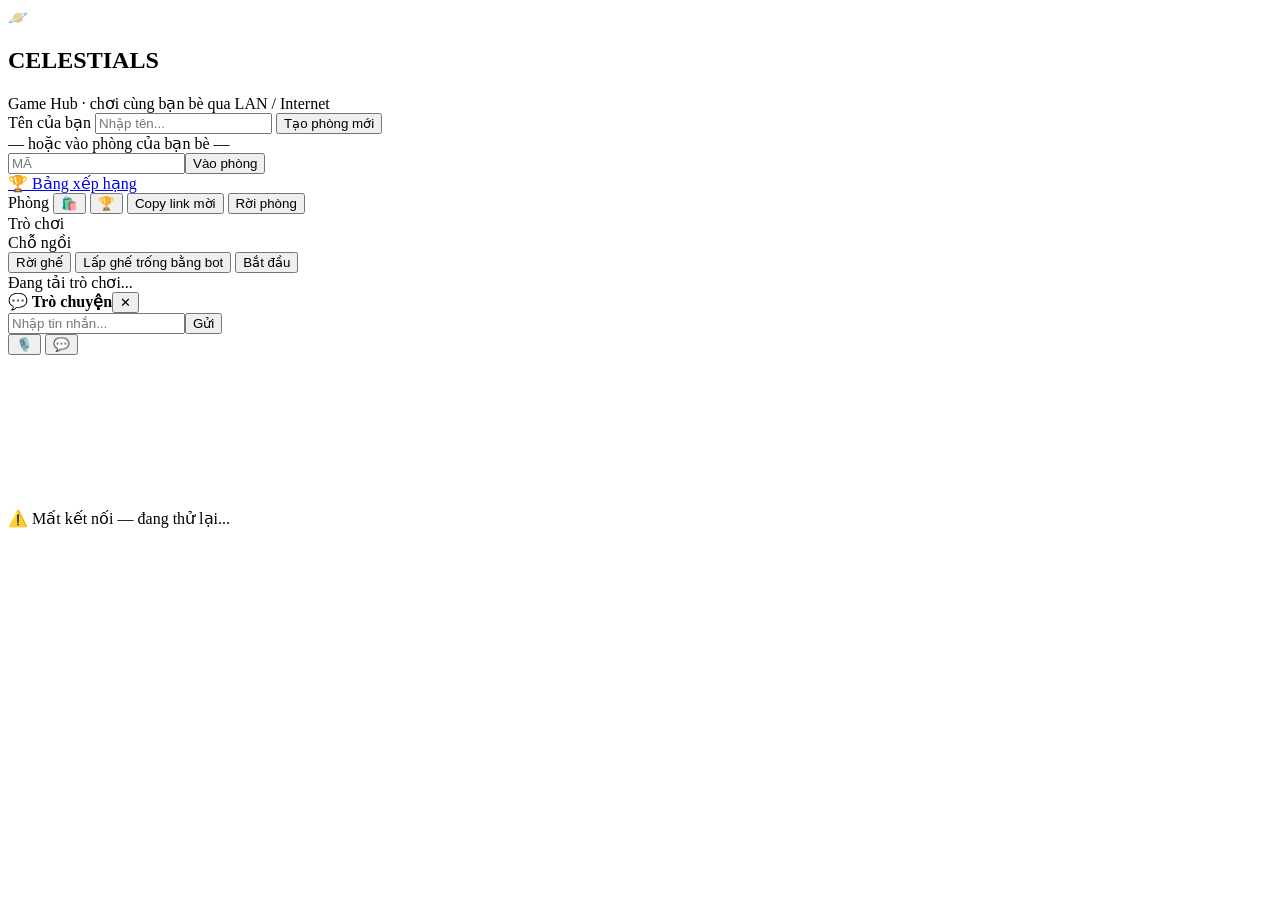
==== public/index.html @ b0e158ed "Theme: Christmas decoration layer for hub & games, docs in English A light seasonal layer over the "" ====
<!DOCTYPE html>
<html lang="vi">
<head>
<meta charset="utf-8">
<meta name="viewport" content="width=device-width, initial-scale=1">
<title>Celestials Game Hub — chơi game cùng bạn bè</title>
<link rel="icon" href="data:image/svg+xml,<svg xmlns='http://www.w3.org/2000/svg' viewBox='0 0 100 100'><text y='.9em' font-size='90'>🪐</text></svg>">
<link rel="stylesheet" href="/hub.css">
<link rel="stylesheet" href="/shop.css">
<link rel="stylesheet" href="/xmas.css">
</head>
<body>
<!-- ============ MÀN HÌNH CHÍNH ============ -->
<section id="scr-home" class="screen">
  <div class="home card">
    <div class="logo">🪐</div>
    <h1 class="title">CELESTIALS</h1>
    <div class="subtitle">Game Hub · chơi cùng bạn bè qua LAN / Internet</div>
    <div id="showcase" class="showcase"></div>
    <div id="acct" class="acct hidden"></div>
    <label id="lab-name">Tên của bạn <input id="in-name" maxlength="16" placeholder="Nhập tên..." autocomplete="off"></label>
    <button id="btn-create" class="gold big">Tạo phòng mới</button>
    <div class="or">— hoặc vào phòng của bạn bè —</div>
    <div class="row"><input id="in-code" maxlength="4" placeholder="MÃ" autocomplete="off"><button id="btn-join">Vào phòng</button></div>
    <a class="small rank-link" href="/report" target="_blank">🏆 Bảng xếp hạng</a>
  </div>
</section>

<!-- ============ PHÒNG CHỜ ============ -->
<section id="scr-room" class="screen hidden">
  <div class="room card">
    <div class="room-top">
      <span>Phòng</span><span id="room-code" class="code"></span>
      <span class="grow"></span>
      <button id="btn-shop" class="gold lk-shopbtn hidden">🛍️</button>
      <button id="btn-rank" class="ghost" title="Bảng xếp hạng (mở tab mới)">🏆</button>
      <button id="btn-copy" class="ghost">Copy link mời</button>
      <button id="btn-leave" class="ghost">Rời phòng</button>
    </div>
    <div id="room-links" class="links small muted"></div>
    <div class="section-title">Trò chơi</div>
    <div id="game-cur" class="gcur"></div>
    <div class="section-title">Chỗ ngồi</div>
    <div id="seats" class="seats"></div>
    <div id="room-opts" class="opts"></div>
    <div id="room-members" class="small muted"></div>
    <div class="room-actions">
      <span id="room-wait" class="muted grow"></span>
      <button id="btn-unsit" class="ghost">Rời ghế</button>
      <button id="btn-bots" class="ghost">Lấp ghế trống bằng bot</button>
      <button id="btn-start" class="gold big">Bắt đầu</button>
    </div>
  </div>
</section>

<!-- ============ GAME (game tự vẽ giao diện vào đây) ============ -->
<section id="scr-game" class="hidden"><div id="game-root"></div></section>
<section id="scr-loading" class="screen hidden"><div id="loading">Đang tải trò chơi...</div></section>

<!-- ============ CHAT + ĐÀM THOẠI (hiện khi đã vào phòng) ============ -->
<div id="chat" class="hidden">
  <div id="chat-peek"></div>
  <div id="chat-panel" class="card hidden">
    <div class="chat-head"><b>💬 Trò chuyện</b><span class="grow"></span><button id="chat-x" class="ghost" title="Đóng (Esc)">✕</button></div>
    <div id="voice-bar"></div>
    <div id="chat-log"></div>
    <form id="chat-form"><input id="chat-in" maxlength="200" placeholder="Nhập tin nhắn..." autocomplete="off"><button>Gửi</button></form>
  </div>
  <button id="voice-btn" class="ghost">🎙️</button>
  <button id="chat-btn" class="ghost" title="Trò chuyện (Enter)">💬<span id="chat-badge" class="hidden"></span></button>
</div>

<div id="voice-talk"></div>
<canvas id="fx"></canvas>
<div id="modal" class="hidden"></div>
<div id="toast"></div>
<div id="net" class="hidden">⚠️ Mất kết nối — đang thử lại...</div>

<script type="module" src="/hub.js"></script>
<script type="module" src="/xmas.js"></script>
</body>
</html>
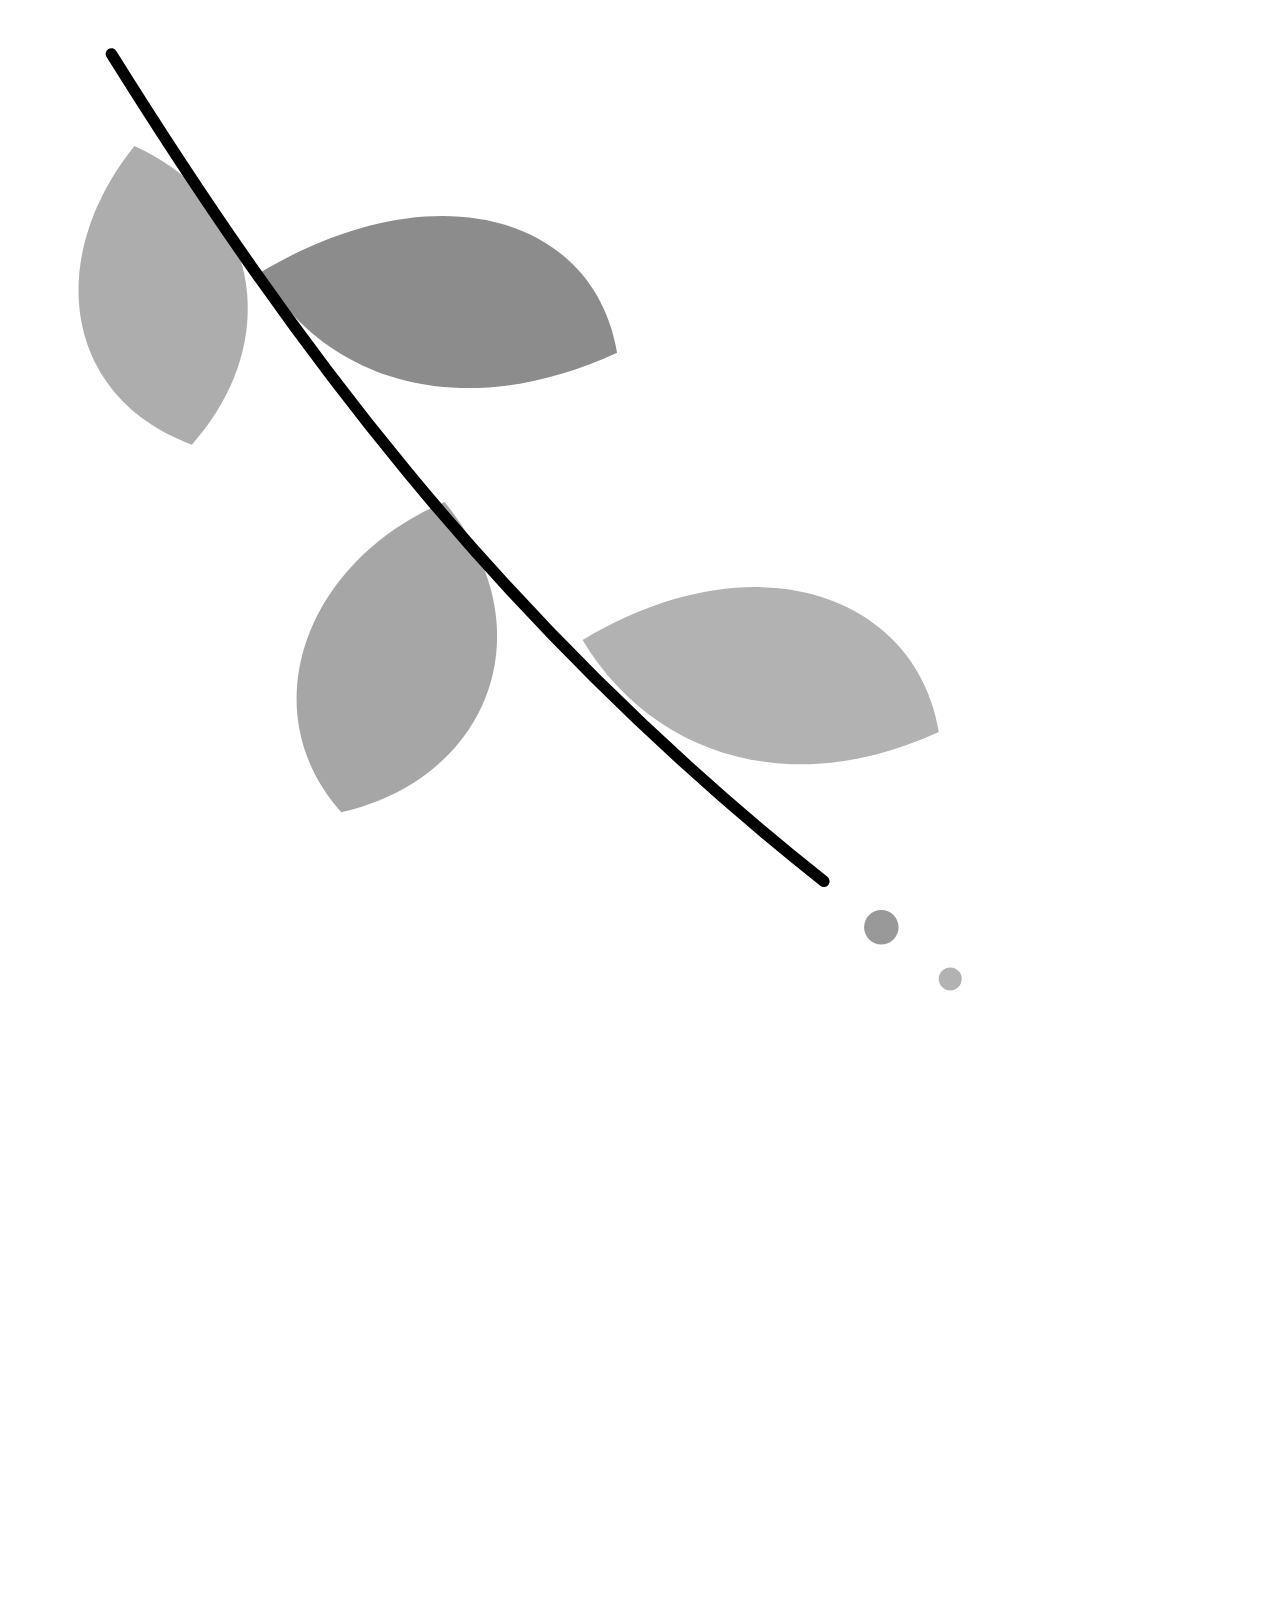
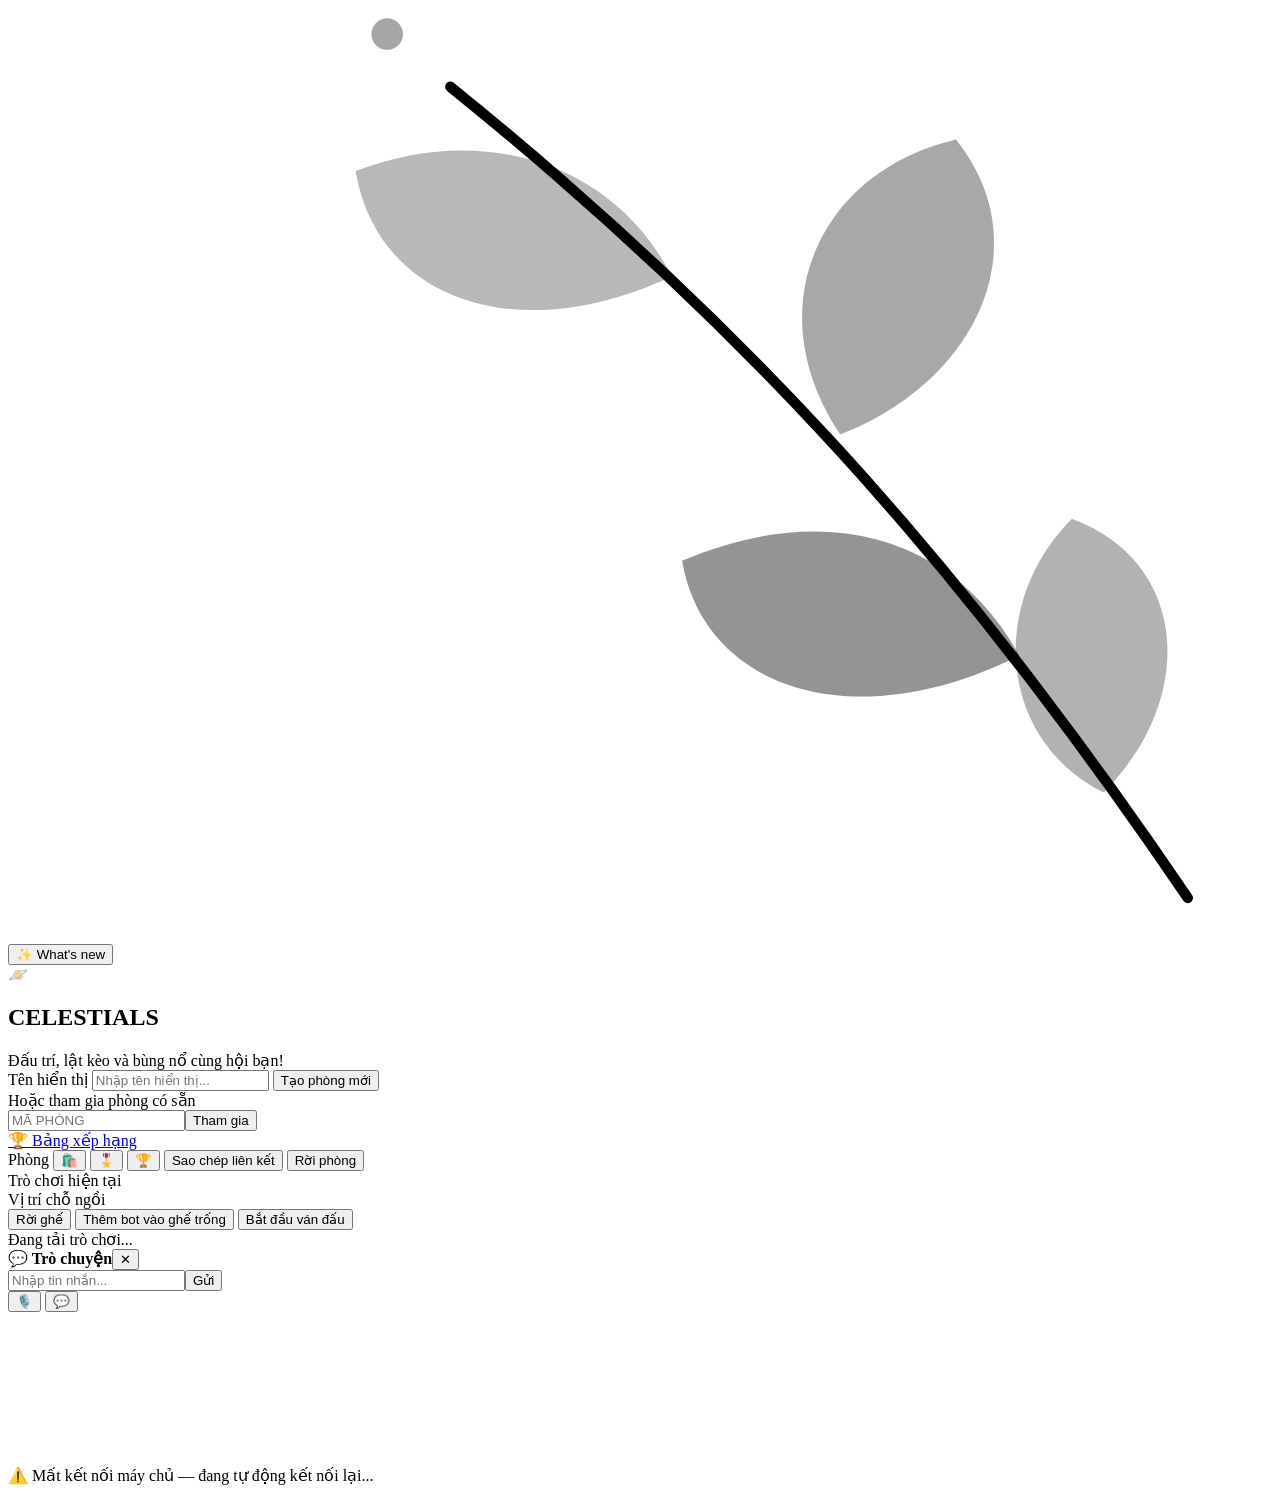
==== commit 240819a0: "Upgrade UI, add achievements/titles, rename card, and shop rebalance" ====
--- a/public/index.html
+++ b/public/index.html
@@ -3,26 +3,52 @@
 <head>
 <meta charset="utf-8">
 <meta name="viewport" content="width=device-width, initial-scale=1">
-<title>Celestials Game Hub — chơi game cùng bạn bè</title>
+<title>Celestials Game Hub</title>
 <link rel="icon" href="data:image/svg+xml,<svg xmlns='http://www.w3.org/2000/svg' viewBox='0 0 100 100'><text y='.9em' font-size='90'>🪐</text></svg>">
 <link rel="stylesheet" href="/hub.css">
 <link rel="stylesheet" href="/shop.css">
 <link rel="stylesheet" href="/xmas.css">
 </head>
 <body>
+<div class="hub-ambient" aria-hidden="true">
+  <div class="ambient-glow g1"></div>
+  <div class="ambient-glow g2"></div>
+  <div class="ambient-glow g3"></div>
+  <svg class="botanical b-tl" viewBox="0 0 220 220" fill="none" xmlns="http://www.w3.org/2000/svg">
+    <path d="M18 8C48 56 84 106 142 152" stroke="currentColor" stroke-width="2" stroke-linecap="round"/>
+    <path d="M44 46C74 28 102 36 106 60C80 72 56 66 44 46Z" fill="currentColor" opacity=".45"/>
+    <path d="M76 86C52 96 42 122 58 140C84 134 94 108 76 86Z" fill="currentColor" opacity=".35"/>
+    <path d="M100 110C130 92 158 102 162 126C136 138 112 130 100 110Z" fill="currentColor" opacity=".3"/>
+    <path d="M22 24C6 44 10 68 32 76C48 58 44 34 22 24Z" fill="currentColor" opacity=".32"/>
+    <circle cx="152" cy="160" r="3" fill="currentColor" opacity=".4"/>
+    <circle cx="164" cy="169" r="2" fill="currentColor" opacity=".3"/>
+  </svg>
+  <svg class="botanical b-br" viewBox="0 0 240 240" fill="none" xmlns="http://www.w3.org/2000/svg">
+    <path d="M224 232C186 176 146 128 84 78" stroke="currentColor" stroke-width="2" stroke-linecap="round"/>
+    <path d="M192 186C160 202 132 192 128 168C156 156 180 164 192 186Z" fill="currentColor" opacity=".42"/>
+    <path d="M158 144C184 134 196 108 180 88C154 94 142 120 158 144Z" fill="currentColor" opacity=".34"/>
+    <path d="M126 114C96 128 70 118 66 94C92 84 116 94 126 114Z" fill="currentColor" opacity=".28"/>
+    <path d="M208 212C226 194 224 168 202 160C186 176 188 202 208 212Z" fill="currentColor" opacity=".3"/>
+    <circle cx="72" cy="68" r="3" fill="currentColor" opacity=".35"/>
+  </svg>
+</div>
 <!-- ============ MÀN HÌNH CHÍNH ============ -->
 <section id="scr-home" class="screen">
   <div class="home card">
-    <div class="logo">🪐</div>
+    <div class="home-top">
+      <button id="btn-whatsnew" class="ghost home-pill" type="button" title="Xem các tính năng và cập nhật mới">✨ What's new</button>
+      <span class="grow"></span>
+    </div>
+    <div class="logo-wrap"><div class="logo">🪐</div></div>
     <h1 class="title">CELESTIALS</h1>
-    <div class="subtitle">Game Hub · chơi cùng bạn bè qua LAN / Internet</div>
+    <div class="subtitle">Đấu trí, lật kèo và bùng nổ cùng hội bạn!</div>
     <div id="showcase" class="showcase"></div>
     <div id="acct" class="acct hidden"></div>
-    <label id="lab-name">Tên của bạn <input id="in-name" maxlength="16" placeholder="Nhập tên..." autocomplete="off"></label>
+    <label id="lab-name">Tên hiển thị <input id="in-name" maxlength="16" placeholder="Nhập tên hiển thị..." autocomplete="off"></label>
     <button id="btn-create" class="gold big">Tạo phòng mới</button>
-    <div class="or">— hoặc vào phòng của bạn bè —</div>
-    <div class="row"><input id="in-code" maxlength="4" placeholder="MÃ" autocomplete="off"><button id="btn-join">Vào phòng</button></div>
-    <a class="small rank-link" href="/report" target="_blank">🏆 Bảng xếp hạng</a>
+    <div class="or"><span>Hoặc tham gia phòng có sẵn</span></div>
+    <div class="row"><input id="in-code" maxlength="4" placeholder="MÃ PHÒNG" autocomplete="off"><button id="btn-join">Tham gia</button></div>
+    <div class="home-foot"><a class="small rank-link" href="/report" target="_blank">🏆 Bảng xếp hạng</a></div>
   </div>
 </section>
 
@@ -33,22 +59,23 @@
       <span>Phòng</span><span id="room-code" class="code"></span>
       <span class="grow"></span>
       <button id="btn-shop" class="gold lk-shopbtn hidden">🛍️</button>
+      <button id="btn-ach" class="ghost hidden" title="Thành tựu & Danh hiệu">🎖️</button>
       <button id="btn-rank" class="ghost" title="Bảng xếp hạng (mở tab mới)">🏆</button>
-      <button id="btn-copy" class="ghost">Copy link mời</button>
+      <button id="btn-copy" class="ghost">Sao chép liên kết</button>
       <button id="btn-leave" class="ghost">Rời phòng</button>
     </div>
     <div id="room-links" class="links small muted"></div>
-    <div class="section-title">Trò chơi</div>
+    <div class="section-title">Trò chơi hiện tại</div>
     <div id="game-cur" class="gcur"></div>
-    <div class="section-title">Chỗ ngồi</div>
+    <div class="section-title">Vị trí chỗ ngồi</div>
     <div id="seats" class="seats"></div>
     <div id="room-opts" class="opts"></div>
     <div id="room-members" class="small muted"></div>
     <div class="room-actions">
       <span id="room-wait" class="muted grow"></span>
       <button id="btn-unsit" class="ghost">Rời ghế</button>
-      <button id="btn-bots" class="ghost">Lấp ghế trống bằng bot</button>
-      <button id="btn-start" class="gold big">Bắt đầu</button>
+      <button id="btn-bots" class="ghost">Thêm bot vào ghế trống</button>
+      <button id="btn-start" class="gold big">Bắt đầu ván đấu</button>
     </div>
   </div>
 </section>
@@ -74,7 +101,7 @@
 <canvas id="fx"></canvas>
 <div id="modal" class="hidden"></div>
 <div id="toast"></div>
-<div id="net" class="hidden">⚠️ Mất kết nối — đang thử lại...</div>
+<div id="net" class="hidden">⚠️ Mất kết nối máy chủ — đang tự động kết nối lại...</div>
 
 <script type="module" src="/hub.js"></script>
 <script type="module" src="/xmas.js"></script>
